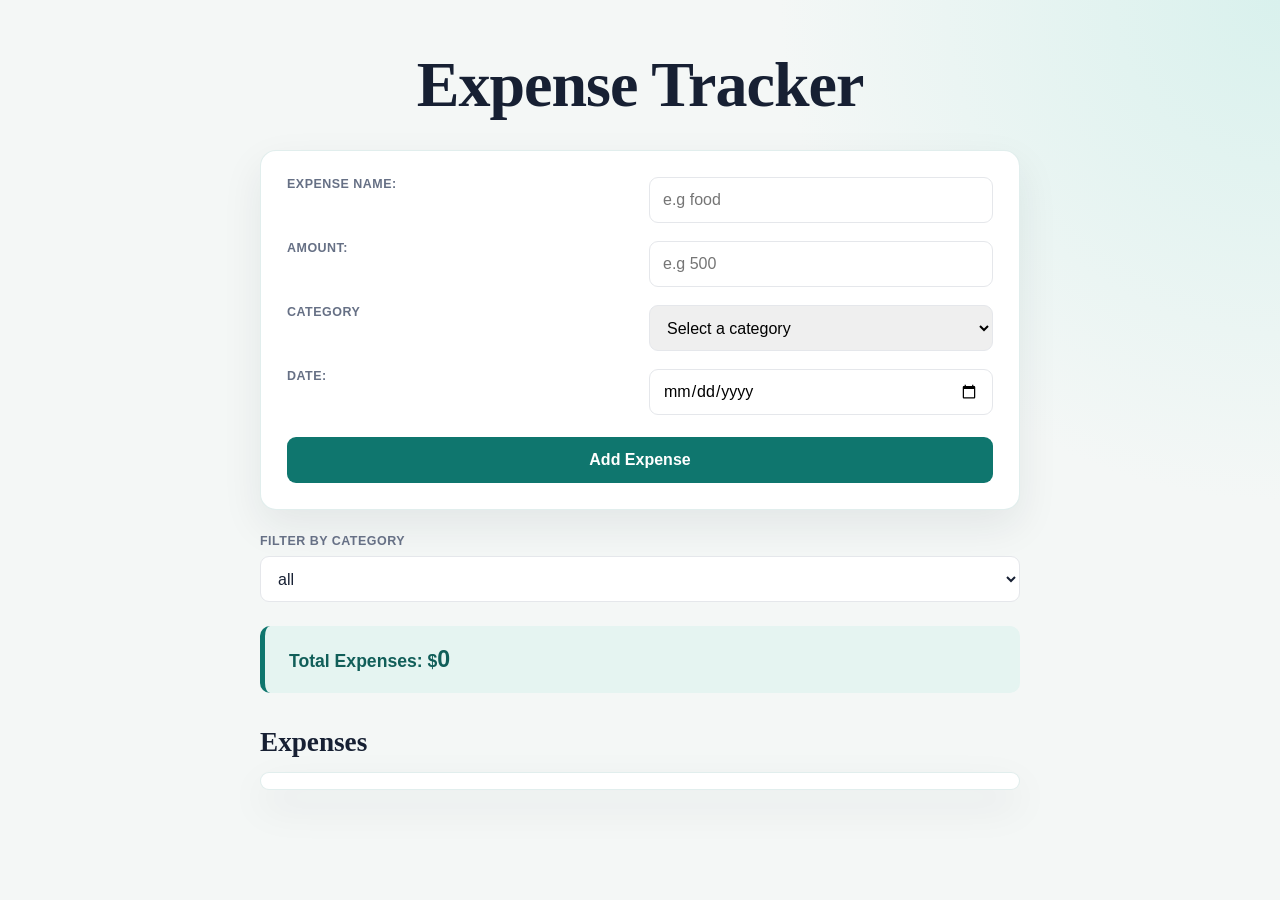
==== index.html @ 3c8c4f54 "Initial commit" ====
<!DOCTYPE html>
<html lang="en">
<head>
<meta charset="UTF-8">
<title>Expense Tracker</title>
<link rel="stylesheet" href="style.css">
</head>
<body>
    <h1>Expense Tracker</h1>
    <form id="expenseForm">
        <label for="expenseName">Expense Name:</label>
        <input type="text" id="expenseName" placeholder="e.g food" required> 
        <br><br>
        <label for="amount">Amount:</label>
        <input type="number" id="amount" placeholder="e.g 500" required>
        <br><br>
        <label for="Category">Category</label>
        <select id="category" required>
            <option value="">Select a category</option>
            <option value="Food">Food</option>
            <option value="Transportation">Transportation</option>
            <option value="Entertainment">Entertainment</option>
            <option value="Utilities">Utilities</option>
        </select>
        <br><br>
        <label for="date">Date:</label>
        <input type="date" id="date" required>
        <br><br>

        <button type="submit">Add Expense</button>

    </form>

     <label for="FilterCategory"> Filter by Category</label>
        <select id="filterCategory" required>
            <option value="All">all</option>
            <option value="Food">Food</option>
            <option value="Transportation">Transportation</option>
            <option value="Entertainment">Entertainment</option>
            <option value="Utilities">Utilities</option>
        </select>

    <p>Total Expenses: $<span id="totalExpenses">0</span></p>
    <h2>Expenses</h2>
    <div id="expenseList"></div>
    <script src="script.js"></script>
</body>
</html>
---- style.css ----
:root {
    --muted: #667085;
    --line: #e5e7eb;
    --surface: #ffffff;
    --accent: #0f766e;
    --accent-dark: #115e59;
    --danger: #b42318;
    --page: #f4f7f6;
}

* {
    box-sizing: border-box;
}

body {
    min-height: 100vh;
    margin: 0;
    padding: 48px 20px;
    background: radial-gradient(circle at top right, #d9f1ed 0, transparent 32%), var(--page);
    color: #172033;
    font-family: Georgia, 'Times New Roman', serif;
}

h1,
h2,
p {
    margin-top: 0;
}

h1 {
    max-width: 760px;
    margin: 0 auto 28px;
    color: #172033;
    font-size: clamp(2.2rem, 6vw, 4rem);
    letter-spacing: -1px;
    text-align: center;
}

#expenseForm,
#expenseList {
    width: min(100%, 760px);
    margin-right: auto;
    margin-left: auto;
    background: var(--surface);
    border: 1px solid rgba(15, 118, 110, 0.12);
    border-radius: 16px;
    box-shadow: 0 16px 40px rgba(23, 32, 51, 0.08);
}

#expenseForm {
    display: grid;
    grid-template-columns: 1fr 1fr;
    gap: 0 18px;
    padding: 26px;
}

#expenseForm label {
    display: block;
    margin-bottom: 8px;
    color: var(--muted);
    font-family: Arial, sans-serif;
    font-size: 0.78rem;
    font-weight: 700;
    letter-spacing: 0.04em;
    text-transform: uppercase;
}

#expenseForm input,
#expenseForm select,
#expenseForm button {
    width: 100%;
    min-height: 46px;
    margin-bottom: 18px;
    padding: 11px 13px;
    border: 1px solid var(--line);
    border-radius: 9px;
    font: 1rem Arial, sans-serif;
}

#expenseForm input:focus,
#expenseForm select:focus {
    outline: 3px solid rgba(15, 118, 110, 0.16);
    border-color: var(--accent);
}

#expenseForm br {
    display: none;
}

#expenseForm button {
    grid-column: 1 / -1;
    margin: 4px 0 0;
    border: 0;
    background: var(--accent);
    color: white;
    cursor: pointer;
    font-weight: 700;
    transition: background 160ms ease, transform 160ms ease;
}

#expenseForm button:hover,
#expenseForm button:focus-visible {
    background: var(--accent-dark);
}

#expenseForm button:active {
    transform: translateY(1px);
}

label[for="FilterCategory"] {
    display: block;
    width: min(100%, 760px);
    margin: 24px auto 8px;
    color: var(--muted);
    font: 700 0.78rem Arial, sans-serif;
    letter-spacing: 0.04em;
    text-transform: uppercase;
}

#filterCategory {
    display: block;
    width: min(100%, 760px);
    min-height: 46px;
    margin: 0 auto;
    padding: 11px 13px;
    border: 1px solid var(--line);
    border-radius: 9px;
    background: var(--surface);
    color: #172033;
    font: 1rem Arial, sans-serif;
}

#filterCategory:focus {
    outline: 3px solid rgba(15, 118, 110, 0.16);
    border-color: var(--accent);
}

body > p {
    width: min(100%, 760px);
    margin: 24px auto;
    padding: 20px 24px;
    border-left: 5px solid var(--accent);
    border-radius: 10px;
    background: #e5f4f1;
    color: var(--accent-dark);
    font: 700 1.1rem Arial, sans-serif;
}

#totalExpenses {
    font-size: 1.45rem;
}

h2 {
    width: min(100%, 760px);
    margin: 34px auto 14px;
    font-size: 1.7rem;
}

#expenseList {
    padding: 8px 22px;
}

#expenseList > div {
    padding: 16px 0;
    border-bottom: 1px solid var(--line);
}

#expenseList > div:last-child {
    border-bottom: 0;
}

#expenseList p {
    margin: 0;
    color: var(--muted);
    font: 0.95rem/1.7 Arial, sans-serif;
}

.edit-btn,
.delete-btn {
    margin-left: 8px;
    padding: 7px 11px;
    border: 0;
    border-radius: 7px;
    color: white;
    cursor: pointer;
    font: 700 0.72rem Arial, sans-serif;
    letter-spacing: 0.04em;
}

.edit-btn {
    background: #2563eb;
}

.delete-btn {
    background: var(--danger);
}

.edit-btn:hover,
.edit-btn:focus-visible {
    background: #1d4ed8;
}

.delete-btn:hover,
.delete-btn:focus-visible {
    background: #912018;
}

@media (max-width: 600px) {
    body {
        padding: 28px 14px;
    }

    #expenseForm {
        display: block;
        padding: 20px;
    }

    #expenseList {
        padding: 6px 16px;
    }

    #expenseList p {
        line-height: 2.1;
    }

    .edit-btn,
    .delete-btn {
        margin-top: 5px;
    }
}
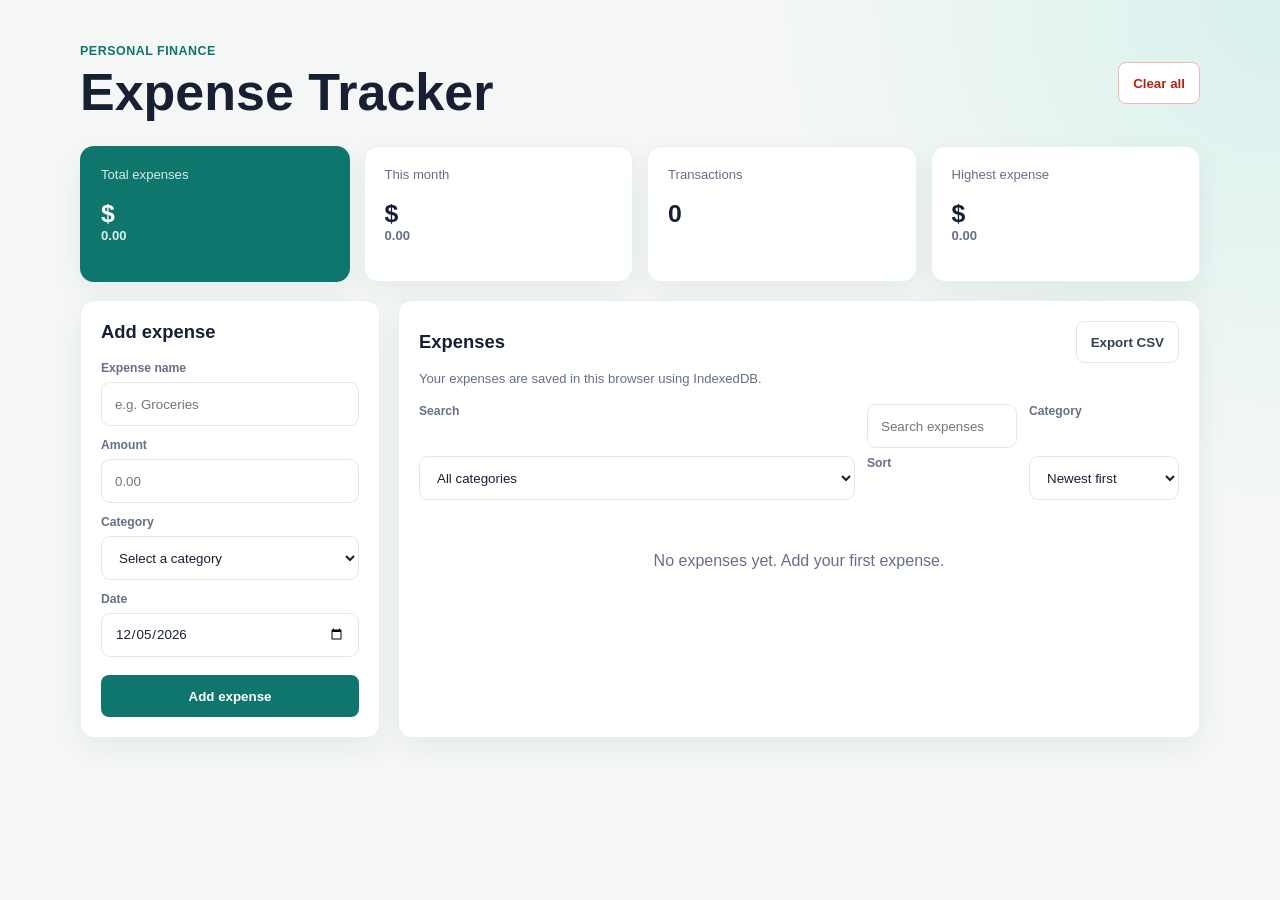
==== commit ca4c3f60: "Added IndexedDB storage and Expense features" ====
--- a/index.html
+++ b/index.html
@@ -2,47 +2,134 @@
 <html lang="en">
 <head>
 <meta charset="UTF-8">
+<meta name="viewport" content="width=device-width, initial-scale=1">
 <title>Expense Tracker</title>
 <link rel="stylesheet" href="style.css">
 </head>
 <body>
-    <h1>Expense Tracker</h1>
-    <form id="expenseForm">
-        <label for="expenseName">Expense Name:</label>
-        <input type="text" id="expenseName" placeholder="e.g food" required> 
-        <br><br>
-        <label for="amount">Amount:</label>
-        <input type="number" id="amount" placeholder="e.g 500" required>
-        <br><br>
-        <label for="Category">Category</label>
-        <select id="category" required>
-            <option value="">Select a category</option>
-            <option value="Food">Food</option>
-            <option value="Transportation">Transportation</option>
-            <option value="Entertainment">Entertainment</option>
-            <option value="Utilities">Utilities</option>
-        </select>
-        <br><br>
-        <label for="date">Date:</label>
-        <input type="date" id="date" required>
-        <br><br>
+    <main class="app">
+        <header class="app-header">
+            <div>
+                <p class="eyebrow">Personal finance</p>
+                <h1>Expense Tracker</h1>
+            </div>
+            <button id="clearExpenses" class="button button-danger" type="button">Clear all</button>
+        </header>
 
-        <button type="submit">Add Expense</button>
+        <section class="summary-grid" aria-label="Expense summary">
+            <article class="summary-card summary-card-primary">
+                <span>Total expenses</span>
+                <strong>$<span id="totalExpenses">0.00</span></strong>
+            </article>
+            <article class="summary-card">
+                <span>This month</span>
+                <strong>$<span id="monthlyExpenses">0.00</span></strong>
+            </article>
+            <article class="summary-card">
+                <span>Transactions</span>
+                <strong id="expenseCount">0</strong>
+            </article>
+            <article class="summary-card">
+                <span>Highest expense</span>
+                <strong>$<span id="highestExpense">0.00</span></strong>
+            </article>
+        </section>
 
-    </form>
+        <section class="workspace">
+            <form id="expenseForm" class="expense-form">
+                <h2>Add expense</h2>
+                <label for="expenseName">Expense name</label>
+                <input type="text" id="expenseName" placeholder="e.g. Groceries" required maxlength="80">
 
-     <label for="FilterCategory"> Filter by Category</label>
-        <select id="filterCategory" required>
-            <option value="All">all</option>
-            <option value="Food">Food</option>
-            <option value="Transportation">Transportation</option>
-            <option value="Entertainment">Entertainment</option>
-            <option value="Utilities">Utilities</option>
-        </select>
+                <label for="amount">Amount</label>
+                <input type="number" id="amount" placeholder="0.00" required min="0.01" step="0.01">
 
-    <p>Total Expenses: $<span id="totalExpenses">0</span></p>
-    <h2>Expenses</h2>
-    <div id="expenseList"></div>
+                <label for="category">Category</label>
+                <select id="category" required>
+                    <option value="">Select a category</option>
+                    <option value="Food">Food</option>
+                    <option value="Transportation">Transportation</option>
+                    <option value="Entertainment">Entertainment</option>
+                    <option value="Utilities">Utilities</option>
+                    <option value="Shopping">Shopping</option>
+                    <option value="Health">Health</option>
+                    <option value="Other">Other</option>
+                </select>
+
+                <label for="date">Date</label>
+                <input type="date" id="date" required>
+
+                <button type="submit" class="button button-primary">Add expense</button>
+            </form>
+
+            <section class="expense-panel">
+                <div class="panel-heading">
+                    <h2>Expenses</h2>
+                    <button id="exportExpenses" class="button button-secondary" type="button">Export CSV</button>
+                </div>
+                <p class="storage-note">Your expenses are saved in this browser using IndexedDB.</p>
+
+                <div class="filters">
+                    <label for="searchExpenses">Search</label>
+                    <input type="search" id="searchExpenses" placeholder="Search expenses">
+
+                    <label for="filterCategory">Category</label>
+                    <select id="filterCategory">
+                        <option value="All">All categories</option>
+                        <option value="Food">Food</option>
+                        <option value="Transportation">Transportation</option>
+                        <option value="Entertainment">Entertainment</option>
+                        <option value="Utilities">Utilities</option>
+                        <option value="Shopping">Shopping</option>
+                        <option value="Health">Health</option>
+                        <option value="Other">Other</option>
+                    </select>
+
+                    <label for="sortExpenses">Sort</label>
+                    <select id="sortExpenses">
+                        <option value="date-desc">Newest first</option>
+                        <option value="date-asc">Oldest first</option>
+                        <option value="amount-desc">Highest amount</option>
+                        <option value="amount-asc">Lowest amount</option>
+                        <option value="name-asc">Name A-Z</option>
+                    </select>
+                </div>
+
+                <p id="storageStatus" class="storage-status" role="alert" hidden></p>
+                <div id="expenseList" aria-live="polite"></div>
+            </section>
+        </section>
+    </main>
+
+    <dialog id="editDialog">
+        <form id="editForm" class="edit-form">
+            <h2>Edit expense</h2>
+            <label for="editName">Expense name</label>
+            <input type="text" id="editName" required maxlength="80">
+
+            <label for="editAmount">Amount</label>
+            <input type="number" id="editAmount" required min="0.01" step="0.01">
+
+            <label for="editCategory">Category</label>
+            <select id="editCategory" required>
+                <option value="Food">Food</option>
+                <option value="Transportation">Transportation</option>
+                <option value="Entertainment">Entertainment</option>
+                <option value="Utilities">Utilities</option>
+                <option value="Shopping">Shopping</option>
+                <option value="Health">Health</option>
+                <option value="Other">Other</option>
+            </select>
+
+            <label for="editDate">Date</label>
+            <input type="date" id="editDate" required>
+
+            <div class="dialog-actions">
+                <button type="button" id="cancelEdit" class="button button-secondary">Cancel</button>
+                <button type="submit" class="button button-primary">Save changes</button>
+            </div>
+        </form>
+    </dialog>
     <script src="script.js"></script>
 </body>
 </html>
--- a/style.css
+++ b/style.css
@@ -15,216 +15,305 @@
 body {
     min-height: 100vh;
     margin: 0;
-    padding: 48px 20px;
+    padding: 44px 20px;
     background: radial-gradient(circle at top right, #d9f1ed 0, transparent 32%), var(--page);
     color: #172033;
-    font-family: Georgia, 'Times New Roman', serif;
-}
-
-h1,
-h2,
-p {
-    margin-top: 0;
-}
-
-h1 {
-    max-width: 760px;
-    margin: 0 auto 28px;
-    color: #172033;
-    font-size: clamp(2.2rem, 6vw, 4rem);
-    letter-spacing: -1px;
-    text-align: center;
-}
-
-#expenseForm,
-#expenseList {
-    width: min(100%, 760px);
-    margin-right: auto;
-    margin-left: auto;
-    background: var(--surface);
-    border: 1px solid rgba(15, 118, 110, 0.12);
-    border-radius: 16px;
-    box-shadow: 0 16px 40px rgba(23, 32, 51, 0.08);
-}
-
-#expenseForm {
-    display: grid;
-    grid-template-columns: 1fr 1fr;
-    gap: 0 18px;
-    padding: 26px;
-}
-
-#expenseForm label {
-    display: block;
-    margin-bottom: 8px;
-    color: var(--muted);
     font-family: Arial, sans-serif;
+}
+
+* {
+    font-family: inherit;
+}
+
+.app {
+    width: min(100%, 1120px);
+    margin: 0 auto;
+}
+
+.app-header,
+.panel-heading,
+.dialog-actions {
+    display: flex;
+    align-items: center;
+    justify-content: space-between;
+}
+
+.app-header {
+    margin-bottom: 24px;
+}
+
+.eyebrow {
+    margin: 0 0 4px;
+    color: var(--accent);
     font-size: 0.78rem;
     font-weight: 700;
     letter-spacing: 0.04em;
     text-transform: uppercase;
 }
 
-#expenseForm input,
-#expenseForm select,
-#expenseForm button {
+h1,
+h2 {
+    margin: 0;
+}
+
+h1 {
+    font-size: clamp(2rem, 5vw, 3.25rem);
+}
+
+h2 {
+    font-size: 1.15rem;
+}
+
+.button {
+    min-height: 42px;
+    padding: 9px 14px;
+    border-radius: 8px;
+    cursor: pointer;
+    font-weight: 700;
+}
+
+.button-primary {
+    border: 0;
+    background: var(--accent);
+    color: white;
+}
+
+.button-primary:hover,
+.button-primary:focus-visible {
+    background: var(--accent-dark);
+}
+
+.button-secondary {
+    border: 1px solid var(--line);
+    background: white;
+    color: #344054;
+}
+
+.button-danger {
+    border: 1px solid #f1b7b2;
+    background: white;
+    color: var(--danger);
+}
+
+.summary-grid {
+    display: grid;
+    grid-template-columns: repeat(4, 1fr);
+    gap: 14px;
+    margin-bottom: 18px;
+}
+
+.summary-card {
+    min-height: 118px;
+    padding: 20px;
+    border: 1px solid rgba(15, 118, 110, 0.1);
+    border-radius: 14px;
+    background: white;
+    box-shadow: 0 10px 28px rgba(23, 32, 51, 0.06);
+}
+
+.summary-card span {
+    display: block;
+    margin-bottom: 18px;
+    color: var(--muted);
+    font-size: 0.82rem;
+}
+
+.summary-card strong {
+    font-size: 1.55rem;
+}
+
+.summary-card-primary {
+    background: var(--accent);
+    color: white;
+}
+
+.summary-card-primary span {
+    color: #d8efeb;
+}
+
+.workspace {
+    display: grid;
+    grid-template-columns: 300px 1fr;
+    gap: 18px;
+}
+
+.expense-form,
+.expense-panel,
+dialog {
+    border: 1px solid rgba(15, 118, 110, 0.1);
+    border-radius: 14px;
+    background: white;
+    box-shadow: 0 10px 28px rgba(23, 32, 51, 0.06);
+}
+
+.expense-form {
+    align-self: start;
+    padding: 20px;
+}
+
+.expense-form h2,
+.edit-form h2 {
+    margin-bottom: 18px;
+}
+
+.expense-form label,
+.edit-form label,
+.filters label {
+    display: block;
+    margin: 12px 0 7px;
+    color: var(--muted);
+    font-size: 0.76rem;
+    font-weight: 700;
+}
+
+.expense-form input,
+.expense-form select,
+.edit-form input,
+.edit-form select,
+.filters input,
+.filters select {
     width: 100%;
-    min-height: 46px;
-    margin-bottom: 18px;
+    min-height: 44px;
     padding: 11px 13px;
     border: 1px solid var(--line);
     border-radius: 9px;
-    font: 1rem Arial, sans-serif;
-}
-
-#expenseForm input:focus,
-#expenseForm select:focus {
+    background: white;
+    color: #172033;
+}
+
+.expense-form input:focus,
+.expense-form select:focus,
+.edit-form input:focus,
+.edit-form select:focus,
+.filters input:focus,
+.filters select:focus {
     outline: 3px solid rgba(15, 118, 110, 0.16);
     border-color: var(--accent);
 }
 
-#expenseForm br {
-    display: none;
-}
-
-#expenseForm button {
-    grid-column: 1 / -1;
-    margin: 4px 0 0;
-    border: 0;
-    background: var(--accent);
-    color: white;
-    cursor: pointer;
-    font-weight: 700;
-    transition: background 160ms ease, transform 160ms ease;
-}
-
-#expenseForm button:hover,
-#expenseForm button:focus-visible {
-    background: var(--accent-dark);
-}
-
-#expenseForm button:active {
-    transform: translateY(1px);
-}
-
-label[for="FilterCategory"] {
-    display: block;
-    width: min(100%, 760px);
-    margin: 24px auto 8px;
-    color: var(--muted);
-    font: 700 0.78rem Arial, sans-serif;
-    letter-spacing: 0.04em;
-    text-transform: uppercase;
-}
-
-#filterCategory {
-    display: block;
-    width: min(100%, 760px);
-    min-height: 46px;
-    margin: 0 auto;
-    padding: 11px 13px;
-    border: 1px solid var(--line);
-    border-radius: 9px;
-    background: var(--surface);
-    color: #172033;
-    font: 1rem Arial, sans-serif;
-}
-
-#filterCategory:focus {
-    outline: 3px solid rgba(15, 118, 110, 0.16);
-    border-color: var(--accent);
-}
-
-body > p {
-    width: min(100%, 760px);
-    margin: 24px auto;
-    padding: 20px 24px;
-    border-left: 5px solid var(--accent);
-    border-radius: 10px;
+.expense-form .button-primary {
+    width: 100%;
+    margin-top: 18px;
+}
+
+.expense-panel {
+    min-width: 0;
+    padding: 20px;
+}
+
+.storage-note {
+    margin: 8px 0 0;
+    color: var(--muted);
+    font-size: 0.82rem;
+}
+
+.filters {
+    display: grid;
+    grid-template-columns: 1fr 150px 150px;
+    gap: 8px 12px;
+    margin: 18px 0 8px;
+}
+
+.filters label {
+    margin: 0 0 -2px;
+}
+
+.expense-item {
+    display: grid;
+    grid-template-columns: 44px minmax(0, 1fr) auto auto;
+    align-items: center;
+    gap: 12px;
+    padding: 14px 0;
+    border-bottom: 1px solid var(--line);
+}
+
+.expense-item:last-child {
+    border-bottom: 0;
+}
+
+.category-icon {
+    display: grid;
+    width: 44px;
+    height: 44px;
+    place-items: center;
+    border-radius: 50%;
     background: #e5f4f1;
     color: var(--accent-dark);
-    font: 700 1.1rem Arial, sans-serif;
-}
-
-#totalExpenses {
-    font-size: 1.45rem;
-}
-
-h2 {
-    width: min(100%, 760px);
-    margin: 34px auto 14px;
-    font-size: 1.7rem;
-}
-
-#expenseList {
-    padding: 8px 22px;
-}
-
-#expenseList > div {
-    padding: 16px 0;
-    border-bottom: 1px solid var(--line);
-}
-
-#expenseList > div:last-child {
-    border-bottom: 0;
-}
-
-#expenseList p {
-    margin: 0;
-    color: var(--muted);
-    font: 0.95rem/1.7 Arial, sans-serif;
+    font-weight: 700;
+}
+
+.expense-details strong,
+.expense-details span {
+    display: block;
+}
+
+.expense-details span,
+.expense-amount span {
+    margin-top: 4px;
+    color: var(--muted);
+    font-size: 0.8rem;
+}
+
+.expense-amount {
+    text-align: right;
+    font-weight: 700;
 }
 
 .edit-btn,
 .delete-btn {
-    margin-left: 8px;
-    padding: 7px 11px;
-    border: 0;
-    border-radius: 7px;
-    color: white;
+    min-width: 38px;
+    min-height: 38px;
+    border: 1px solid var(--line);
+    border-radius: 8px;
+    background: white;
     cursor: pointer;
-    font: 700 0.72rem Arial, sans-serif;
-    letter-spacing: 0.04em;
-}
-
-.edit-btn {
-    background: #2563eb;
+    font-size: 0.78rem;
+    font-weight: 700;
 }
 
 .delete-btn {
-    background: var(--danger);
-}
-
-.edit-btn:hover,
-.edit-btn:focus-visible {
-    background: #1d4ed8;
-}
-
-.delete-btn:hover,
-.delete-btn:focus-visible {
-    background: #912018;
+    margin-left: 6px;
+    color: var(--danger);
+}
+
+.empty-state {
+    padding: 36px 12px;
+    text-align: center;
+    color: var(--muted);
+}
+
+.storage-status {
+    margin: 12px 0;
+    color: var(--danger);
+    font-size: 0.9rem;
+}
+
+dialog {
+    width: min(100% - 32px, 460px);
+    padding: 22px;
+}
+
+dialog::backdrop {
+    background: rgba(23, 32, 51, 0.42);
+}
+
+.edit-form .dialog-actions {
+    margin-top: 20px;
+}
+
+@media (max-width: 900px) {
+    .summary-grid { grid-template-columns: repeat(2, 1fr); }
+    .workspace { grid-template-columns: 1fr; }
+    .expense-form { width: 100%; }
 }
 
 @media (max-width: 600px) {
-    body {
-        padding: 28px 14px;
-    }
-
-    #expenseForm {
-        display: block;
-        padding: 20px;
-    }
-
-    #expenseList {
-        padding: 6px 16px;
-    }
-
-    #expenseList p {
-        line-height: 2.1;
-    }
-
-    .edit-btn,
-    .delete-btn {
-        margin-top: 5px;
-    }
-}
+    body { padding: 24px 12px; }
+    .app-header { align-items: flex-start; }
+    .summary-grid { grid-template-columns: 1fr 1fr; }
+    .summary-card { min-height: 100px; padding: 16px; }
+    .summary-card strong { font-size: 1.25rem; }
+    .filters { grid-template-columns: 1fr; }
+    .expense-item { grid-template-columns: 44px minmax(0, 1fr) auto; }
+    .expense-actions { grid-column: 2 / -1; }
+}
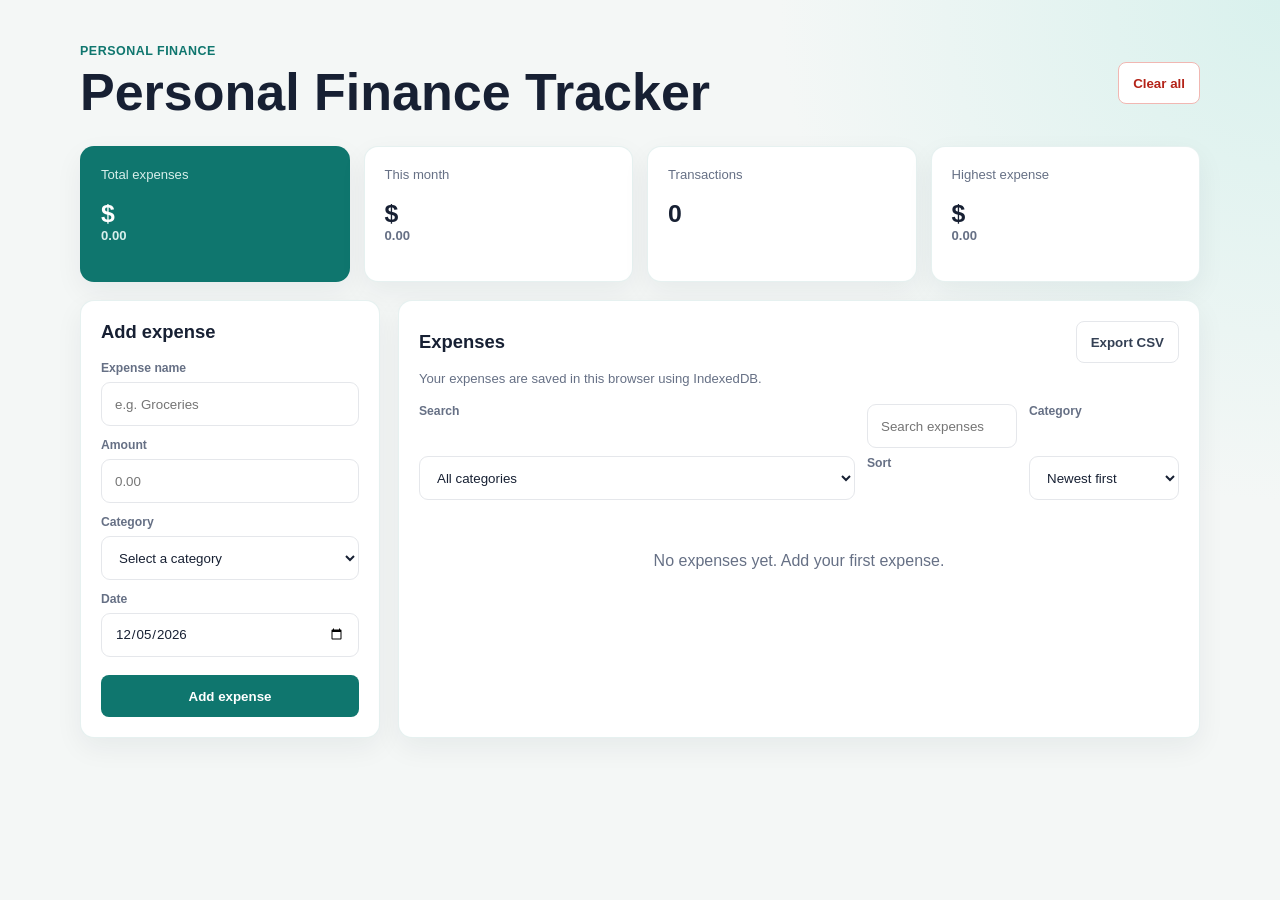
==== commit 2c744f9d: "title changed" ====
--- a/index.html
+++ b/index.html
@@ -3,7 +3,7 @@
 <head>
 <meta charset="UTF-8">
 <meta name="viewport" content="width=device-width, initial-scale=1">
-<title>Expense Tracker</title>
+<title>Personal Finance Tracker</title>
 <link rel="stylesheet" href="style.css">
 </head>
 <body>
@@ -11,7 +11,7 @@
         <header class="app-header">
             <div>
                 <p class="eyebrow">Personal finance</p>
-                <h1>Expense Tracker</h1>
+                <h1>Personal Finance Tracker</h1>
             </div>
             <button id="clearExpenses" class="button button-danger" type="button">Clear all</button>
         </header>
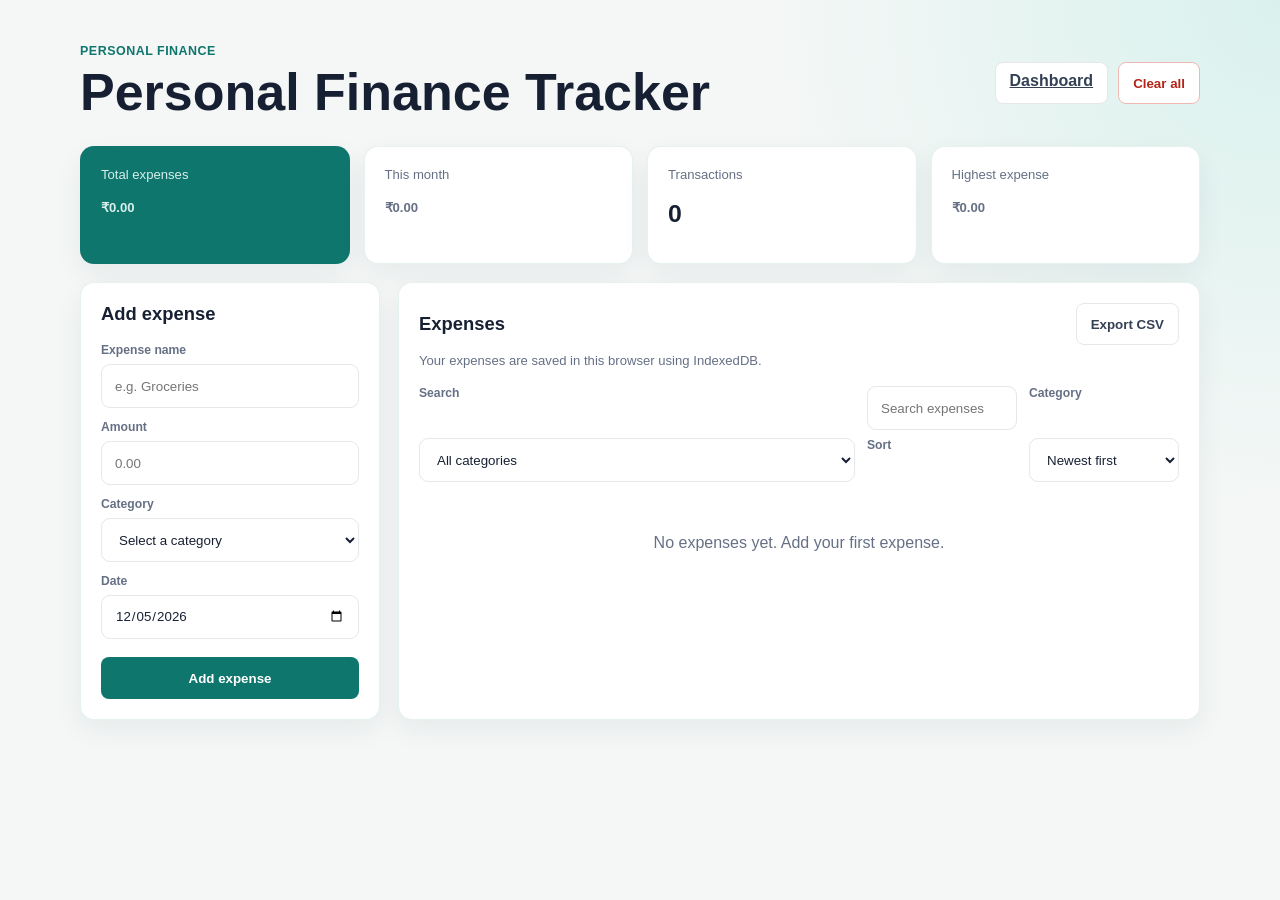
==== commit 27934435: "Added a new feature  Dashboard" ====
--- a/index.html
+++ b/index.html
@@ -13,17 +13,20 @@
                 <p class="eyebrow">Personal finance</p>
                 <h1>Personal Finance Tracker</h1>
             </div>
-            <button id="clearExpenses" class="button button-danger" type="button">Clear all</button>
+            <nav class="header-actions" aria-label="Main navigation">
+                <a class="button button-secondary" href="dashboard.html">Dashboard</a>
+                <button id="clearExpenses" class="button button-danger" type="button">Clear all</button>
+            </nav>
         </header>
 
         <section class="summary-grid" aria-label="Expense summary">
             <article class="summary-card summary-card-primary">
                 <span>Total expenses</span>
-                <strong>$<span id="totalExpenses">0.00</span></strong>
+                <strong><span id="totalExpenses">₹0.00</span></strong>
             </article>
             <article class="summary-card">
                 <span>This month</span>
-                <strong>$<span id="monthlyExpenses">0.00</span></strong>
+                <strong><span id="monthlyExpenses">₹0.00</span></strong>
             </article>
             <article class="summary-card">
                 <span>Transactions</span>
@@ -31,7 +34,7 @@
             </article>
             <article class="summary-card">
                 <span>Highest expense</span>
-                <strong>$<span id="highestExpense">0.00</span></strong>
+                <strong><span id="highestExpense">₹0.00</span></strong>
             </article>
         </section>
 
--- a/style.css
+++ b/style.css
@@ -149,6 +149,12 @@
 .expense-form {
     align-self: start;
     padding: 20px;
+}
+
+.header-actions {
+    display: flex;
+    align-items: center;
+    gap: 10px;
 }
 
 .expense-form h2,
